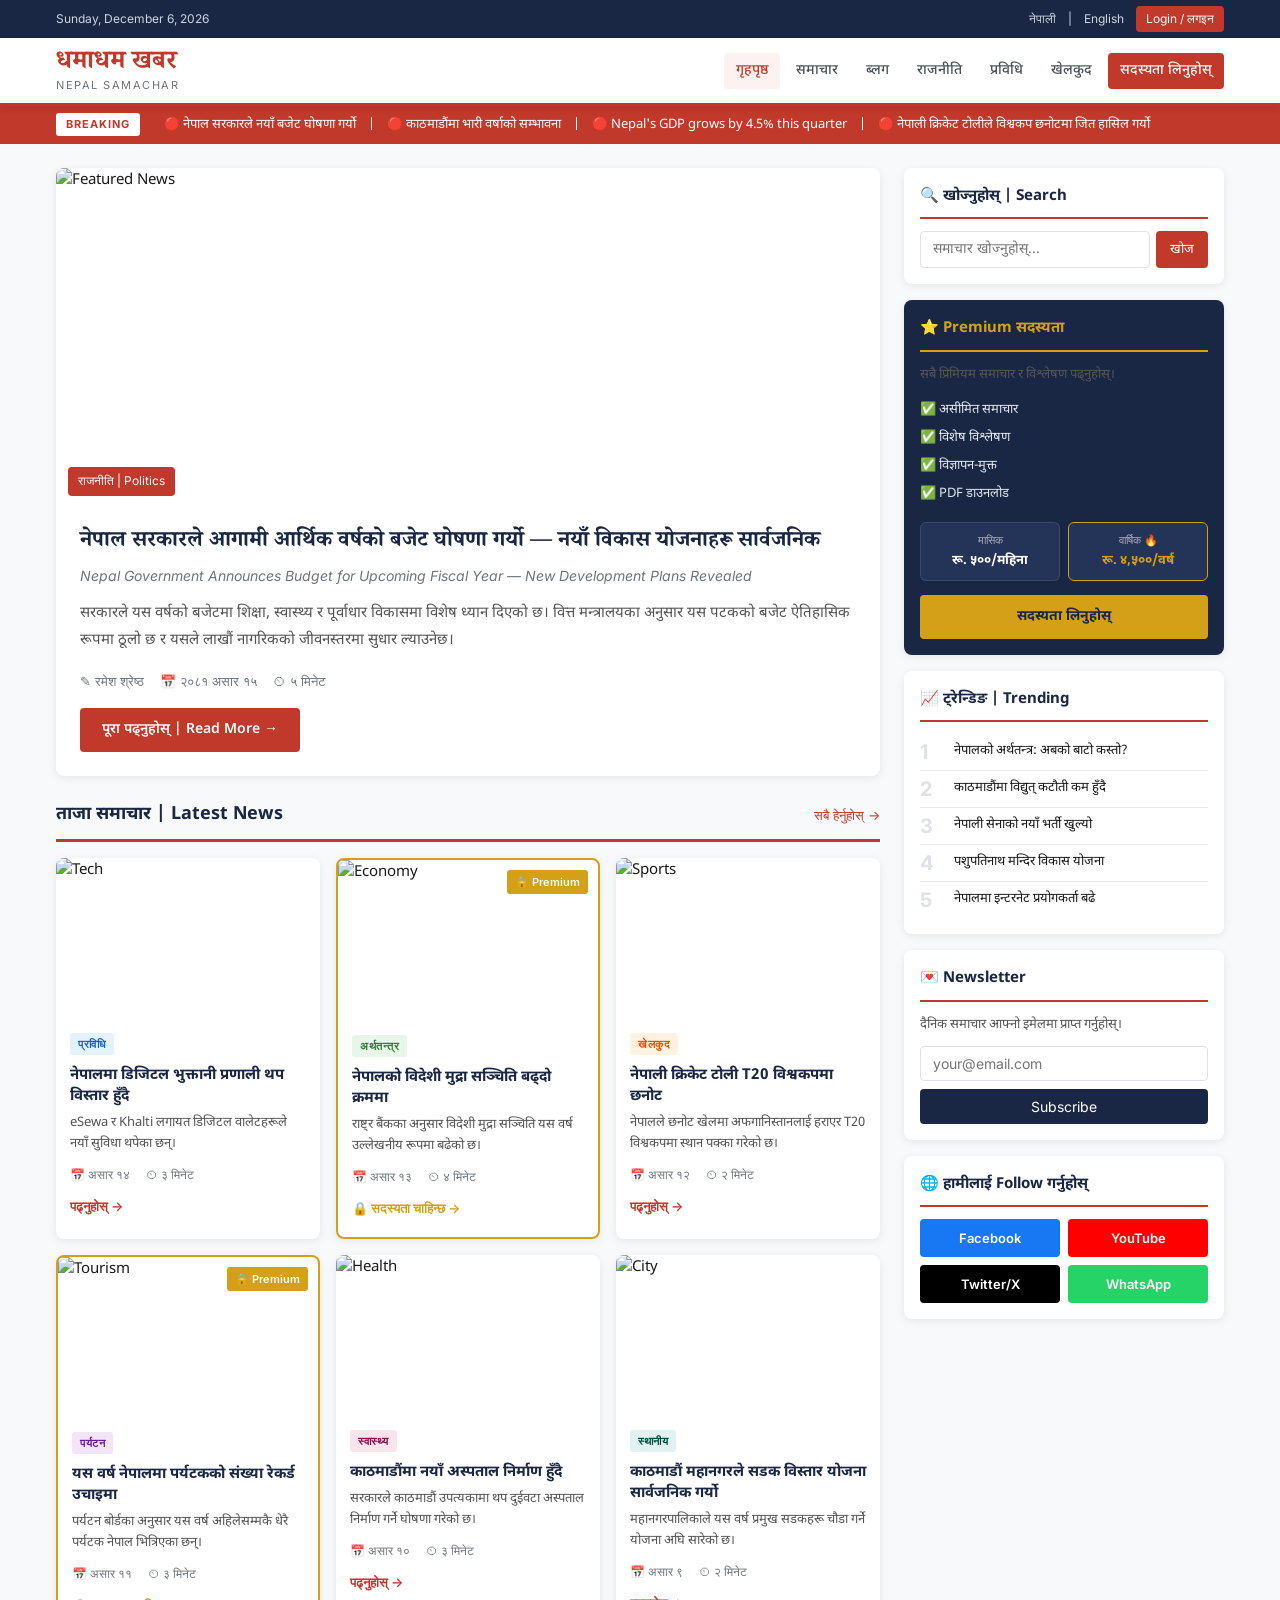
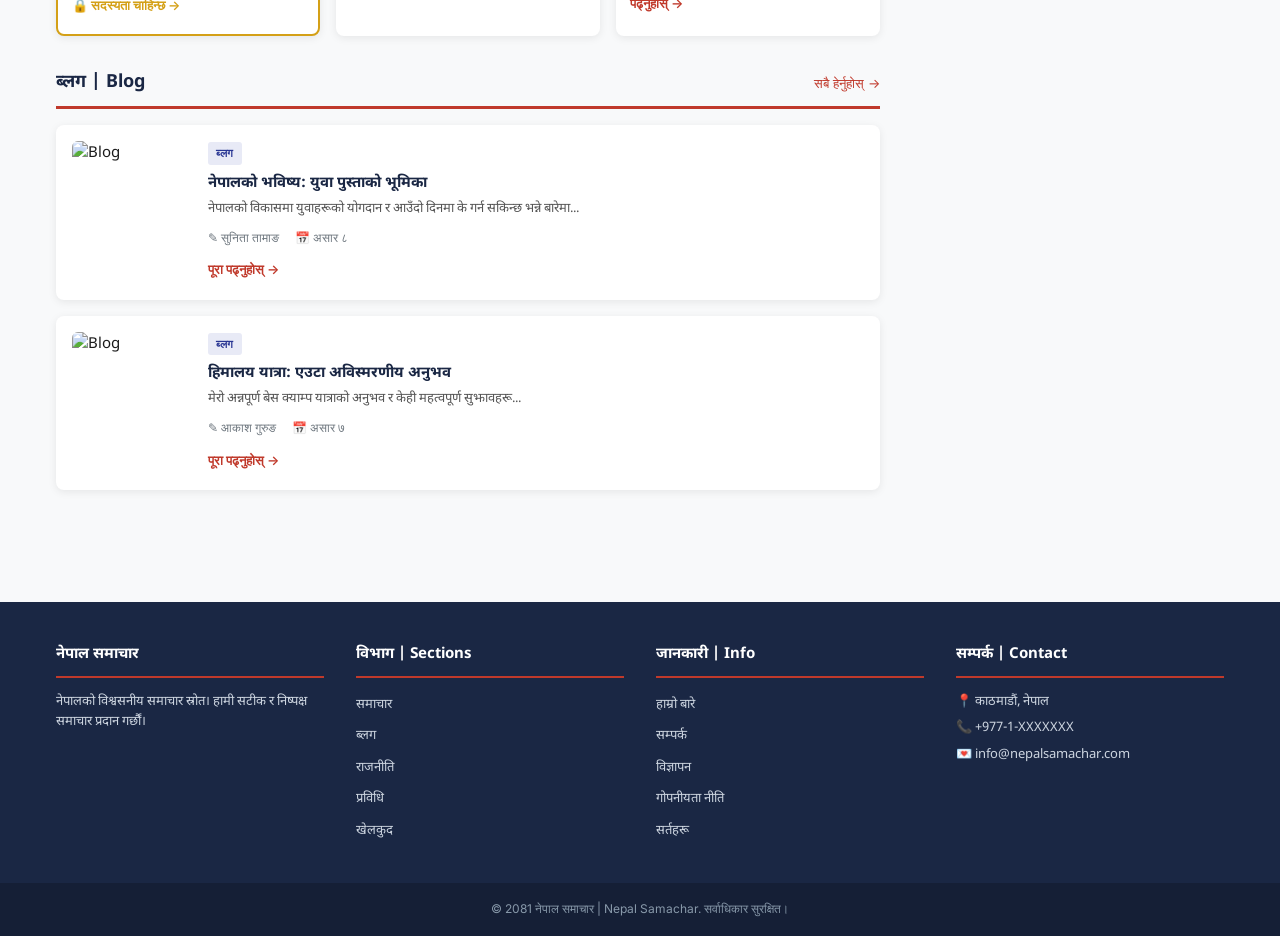
==== index.html @ 991a8772 "Update index.html" ====
<!DOCTYPE html>
<html lang="ne">
<head>
  <meta charset="UTF-8" />
  <meta name="viewport" content="width=device-width, initial-scale=1.0" />
  <title> धमाधम खबर|Nepal News & Blog</title>
  <meta name="description" content="Nepal's trusted source for news and blog content in Nepali and English." />
  <link rel="stylesheet" href="style.css" />
  <link href="https://fonts.googleapis.com/css2?family=Noto+Sans+Devanagari:wght@400;500;700&family=Noto+Serif+Devanagari:wght@400;700&family=Inter:wght@400;500;600;700&display=swap" rel="stylesheet" />
</head>
<body>

  <!-- TOP BAR -->
  <div class="topbar">
    <div class="container topbar-inner">
      <span id="datetime"></span>
      <div class="topbar-right">
        <a href="#" onclick="setLang('ne')">नेपाली</a>
        <span>|</span>
        <a href="#" onclick="setLang('en')">English</a>
        <a href="login.html" class="btn-login">Login / लगइन</a>
      </div>
    </div>
  </div>

  <!-- HEADER -->
  <header class="header">
    <div class="container header-inner">
      <div class="logo">
        <a href="index.html">
          <span class="logo-ne">धमाधम खबर</span>
          <span class="logo-en">Nepal Samachar</span>
        </a>
      </div>
      <nav class="main-nav" id="main-nav">
        <a href="index.html" class="active" data-ne="गृहपृष्ठ" data-en="Home">गृहपृष्ठ</a>
        <a href="news.html" data-ne="समाचार" data-en="News">समाचार</a>
        <a href="blog.html" data-ne="ब्लग" data-en="Blog">ब्लग</a>
        <a href="politics.html" data-ne="राजनीति" data-en="Politics">राजनीति</a>
        <a href="technology.html" data-ne="प्रविधि" data-en="Technology">प्रविधि</a>
        <a href="sports.html" data-ne="खेलकुद" data-en="Sports">खेलकुद</a>
        <a href="subscribe.html" class="nav-subscribe" data-ne="सदस्यता लिनुहोस्" data-en="Subscribe">सदस्यता</a>
      </nav>
      <button class="hamburger" id="hamburger" aria-label="Menu">&#9776;</button>
    </div>
  </header>

  <!-- BREAKING NEWS TICKER -->
  <div class="breaking">
    <div class="container breaking-inner">
      <span class="breaking-label">Breaking</span>
      <div class="ticker-wrap">
        <div class="ticker" id="ticker">
          &nbsp;&nbsp;&nbsp; 🔴 नेपाल सरकारले नयाँ बजेट घोषणा गर्यो &nbsp;&nbsp;&nbsp;|&nbsp;&nbsp;&nbsp; 🔴 काठमाडौंमा भारी वर्षाको सम्भावना &nbsp;&nbsp;&nbsp;|&nbsp;&nbsp;&nbsp; 🔴 Nepal's GDP grows by 4.5% this quarter &nbsp;&nbsp;&nbsp;|&nbsp;&nbsp;&nbsp; 🔴 नेपाली क्रिकेट टोलीले विश्वकप छनोटमा जित हासिल गर्यो
        </div>
      </div>
    </div>
  </div>

  <!-- MAIN CONTENT -->
  <main class="container main-layout">

    <!-- LEFT: FEATURED + ARTICLES -->
    <section class="content-main">

      <!-- FEATURED ARTICLE -->
      <article class="featured-article">
        <div class="featured-img-wrap">
          <img src="https://images.unsplash.com/photo-1605810230434-7631ac76ec81?w=800&q=80" alt="Featured News" class="featured-img" />
          <span class="category-badge">राजनीति | Politics</span>
        </div>
        <div class="featured-body">
          <h1 class="featured-title">नेपाल सरकारले आगामी आर्थिक वर्षको बजेट घोषणा गर्यो — नयाँ विकास योजनाहरू सार्वजनिक</h1>
          <p class="featured-title-en">Nepal Government Announces Budget for Upcoming Fiscal Year — New Development Plans Revealed</p>
          <p class="featured-excerpt">सरकारले यस वर्षको बजेटमा शिक्षा, स्वास्थ्य र पूर्वाधार विकासमा विशेष ध्यान दिएको छ। वित्त मन्त्रालयका अनुसार यस पटकको बजेट ऐतिहासिक रूपमा ठूलो छ र यसले लाखौं नागरिकको जीवनस्तरमा सुधार ल्याउनेछ।</p>
          <div class="article-meta">
            <span class="author">&#9998; रमेश श्रेष्ठ</span>
            <span class="date">&#128197; २०८१ असार १५</span>
            <span class="read-time">&#9202; ५ मिनेट</span>
          </div>
          <a href="article.html" class="btn-read-more">पूरा पढ्नुहोस् | Read More →</a>
        </div>
      </article>

      <!-- SECTION TITLE -->
      <div class="section-header">
        <h2>ताजा समाचार | Latest News</h2>
        <a href="news.html">सबै हेर्नुहोस् →</a>
      </div>

      <!-- NEWS GRID -->
      <div class="news-grid">

        <article class="news-card">
          <img src="https://images.unsplash.com/photo-1518770660439-4636190af475?w=400&q=80" alt="Tech" />
          <div class="news-card-body">
            <span class="tag tag-tech">प्रविधि</span>
            <h3>नेपालमा डिजिटल भुक्तानी प्रणाली थप विस्तार हुँदै</h3>
            <p>eSewa र Khalti लगायत डिजिटल वालेटहरूले नयाँ सुविधा थपेका छन्।</p>
            <div class="article-meta small">
              <span>&#128197; असार १४</span>
              <span>&#9202; ३ मिनेट</span>
            </div>
            <a href="article.html" class="read-link">पढ्नुहोस् →</a>
          </div>
        </article>

        <article class="news-card premium">
          <div class="premium-badge">&#128274; Premium</div>
          <img src="https://images.unsplash.com/photo-1461749280684-dccba630e2f6?w=400&q=80" alt="Economy" />
          <div class="news-card-body">
            <span class="tag tag-economy">अर्थतन्त्र</span>
            <h3>नेपालको विदेशी मुद्रा सञ्चिति बढ्दो क्रममा</h3>
            <p>राष्ट्र बैंकका अनुसार विदेशी मुद्रा सञ्चिति यस वर्ष उल्लेखनीय रूपमा बढेको छ।</p>
            <div class="article-meta small">
              <span>&#128197; असार १३</span>
              <span>&#9202; ४ मिनेट</span>
            </div>
            <a href="subscribe.html" class="read-link premium-lock">&#128274; सदस्यता चाहिन्छ →</a>
          </div>
        </article>

        <article class="news-card">
          <img src="https://images.unsplash.com/photo-1540747913346-19e32dc3e97e?w=400&q=80" alt="Sports" />
          <div class="news-card-body">
            <span class="tag tag-sports">खेलकुद</span>
            <h3>नेपाली क्रिकेट टोली T20 विश्वकपमा छनोट</h3>
            <p>नेपालले छनोट खेलमा अफगानिस्तानलाई हराएर T20 विश्वकपमा स्थान पक्का गरेको छ।</p>
            <div class="article-meta small">
              <span>&#128197; असार १२</span>
              <span>&#9202; २ मिनेट</span>
            </div>
            <a href="article.html" class="read-link">पढ्नुहोस् →</a>
          </div>
        </article>

        <article class="news-card premium">
          <div class="premium-badge">&#128274; Premium</div>
          <img src="https://images.unsplash.com/photo-1506905925346-21bda4d32df4?w=400&q=80" alt="Tourism" />
          <div class="news-card-body">
            <span class="tag tag-tourism">पर्यटन</span>
            <h3>यस वर्ष नेपालमा पर्यटकको संख्या रेकर्ड उचाइमा</h3>
            <p>पर्यटन बोर्डका अनुसार यस वर्ष अहिलेसम्मकै धेरै पर्यटक नेपाल भित्रिएका छन्।</p>
            <div class="article-meta small">
              <span>&#128197; असार ११</span>
              <span>&#9202; ३ मिनेट</span>
            </div>
            <a href="subscribe.html" class="read-link premium-lock">&#128274; सदस्यता चाहिन्छ →</a>
          </div>
        </article>

        <article class="news-card">
          <img src="https://images.unsplash.com/photo-1576091160550-2173dba999ef?w=400&q=80" alt="Health" />
          <div class="news-card-body">
            <span class="tag tag-health">स्वास्थ्य</span>
            <h3>काठमाडौंमा नयाँ अस्पताल निर्माण हुँदै</h3>
            <p>सरकारले काठमाडौं उपत्यकामा थप दुईवटा अस्पताल निर्माण गर्ने घोषणा गरेको छ।</p>
            <div class="article-meta small">
              <span>&#128197; असार १०</span>
              <span>&#9202; ३ मिनेट</span>
            </div>
            <a href="article.html" class="read-link">पढ्नुहोस् →</a>
          </div>
        </article>

        <article class="news-card">
          <img src="https://images.unsplash.com/photo-1449824913935-59a10b8d2000?w=400&q=80" alt="City" />
          <div class="news-card-body">
            <span class="tag tag-local">स्थानीय</span>
            <h3>काठमाडौं महानगरले सडक विस्तार योजना सार्वजनिक गर्यो</h3>
            <p>महानगरपालिकाले यस वर्ष प्रमुख सडकहरू चौडा गर्ने योजना अघि सारेको छ।</p>
            <div class="article-meta small">
              <span>&#128197; असार ९</span>
              <span>&#9202; २ मिनेट</span>
            </div>
            <a href="article.html" class="read-link">पढ्नुहोस् →</a>
          </div>
        </article>

      </div>

      <!-- BLOG SECTION -->
      <div class="section-header">
        <h2>ब्लग | Blog</h2>
        <a href="blog.html">सबै हेर्नुहोस् →</a>
      </div>

      <div class="blog-list">
        <article class="blog-item">
          <img src="https://images.unsplash.com/photo-1558008258-3256797b43f3?w=200&q=80" alt="Blog" />
          <div class="blog-body">
            <span class="tag tag-blog">ब्लग</span>
            <h3>नेपालको भविष्य: युवा पुस्ताको भूमिका</h3>
            <p>नेपालको विकासमा युवाहरूको योगदान र आउँदो दिनमा के गर्न सकिन्छ भन्ने बारेमा...</p>
            <div class="article-meta small">
              <span>&#9998; सुनिता तामाङ</span>
              <span>&#128197; असार ८</span>
            </div>
            <a href="article.html" class="read-link">पूरा पढ्नुहोस् →</a>
          </div>
        </article>

        <article class="blog-item">
          <img src="https://images.unsplash.com/photo-1470770841072-f978cf4d019e?w=200&q=80" alt="Blog" />
          <div class="blog-body">
            <span class="tag tag-blog">ब्लग</span>
            <h3>हिमालय यात्रा: एउटा अविस्मरणीय अनुभव</h3>
            <p>मेरो अन्नपूर्ण बेस क्याम्प यात्राको अनुभव र केही महत्वपूर्ण सुझावहरू...</p>
            <div class="article-meta small">
              <span>&#9998; आकाश गुरुङ</span>
              <span>&#128197; असार ७</span>
            </div>
            <a href="article.html" class="read-link">पूरा पढ्नुहोस् →</a>
          </div>
        </article>
      </div>

    </section>

    <!-- RIGHT: SIDEBAR -->
    <aside class="sidebar">

      <!-- SEARCH -->
      <div class="sidebar-widget">
        <h3>&#128269; खोज्नुहोस् | Search</h3>
        <div class="search-box">
          <input type="text" placeholder="समाचार खोज्नुहोस्..." id="search-input" />
          <button onclick="doSearch()">खोज</button>
        </div>
      </div>

      <!-- SUBSCRIBE WIDGET -->
      <div class="sidebar-widget subscribe-widget">
        <h3>&#11088; Premium सदस्यता</h3>
        <p>सबै प्रिमियम समाचार र विश्लेषण पढ्नुहोस्।</p>
        <ul class="subscribe-features">
          <li>✅ असीमित समाचार</li>
          <li>✅ विशेष विश्लेषण</li>
          <li>✅ विज्ञापन-मुक्त</li>
          <li>✅ PDF डाउनलोड</li>
        </ul>
        <div class="price-options">
          <div class="price-option">
            <span>मासिक</span>
            <strong>रू. ५००/महिना</strong>
          </div>
          <div class="price-option featured">
            <span>वार्षिक &#128293;</span>
            <strong>रू. ४,५००/वर्ष</strong>
          </div>
        </div>
        <a href="subscribe.html" class="btn-subscribe">सदस्यता लिनुहोस्</a>
      </div>

      <!-- TRENDING -->
      <div class="sidebar-widget">
        <h3>&#128200; ट्रेन्डिङ | Trending</h3>
        <ol class="trending-list">
          <li><a href="article.html">नेपालको अर्थतन्त्र: अबको बाटो कस्तो?</a></li>
          <li><a href="article.html">काठमाडौंमा विद्युत् कटौती कम हुँदै</a></li>
          <li><a href="article.html">नेपाली सेनाको नयाँ भर्ती खुल्यो</a></li>
          <li><a href="article.html">पशुपतिनाथ मन्दिर विकास योजना</a></li>
          <li><a href="article.html">नेपालमा इन्टरनेट प्रयोगकर्ता बढे</a></li>
        </ol>
      </div>

      <!-- NEWSLETTER -->
      <div class="sidebar-widget">
        <h3>&#128140; Newsletter</h3>
        <p>दैनिक समाचार आफ्नो इमेलमा प्राप्त गर्नुहोस्।</p>
        <form class="newsletter-form" onsubmit="subscribeNewsletter(event)">
          <input type="email" placeholder="your@email.com" required />
          <button type="submit">Subscribe</button>
        </form>
        <p id="newsletter-msg" style="display:none; color: green; margin-top: 8px;">✅ सफलतापूर्वक दर्ता भयो!</p>
      </div>

      <!-- FOLLOW US -->
      <div class="sidebar-widget">
        <h3>&#127760; हामीलाई Follow गर्नुहोस्</h3>
        <div class="social-links">
          <a href="#" class="social-btn fb">Facebook</a>
          <a href="#" class="social-btn yt">YouTube</a>
          <a href="#" class="social-btn tw">Twitter/X</a>
          <a href="#" class="social-btn wa">WhatsApp</a>
        </div>
      </div>

    </aside>
  </main>

  <!-- FOOTER -->
  <footer class="footer">
    <div class="container footer-inner">
      <div class="footer-col">
        <h4>नेपाल समाचार</h4>
        <p>नेपालको विश्वसनीय समाचार स्रोत। हामी सटीक र निष्पक्ष समाचार प्रदान गर्छौं।</p>
      </div>
      <div class="footer-col">
        <h4>विभाग | Sections</h4>
        <ul>
          <li><a href="news.html">समाचार</a></li>
          <li><a href="blog.html">ब्लग</a></li>
          <li><a href="politics.html">राजनीति</a></li>
          <li><a href="technology.html">प्रविधि</a></li>
          <li><a href="sports.html">खेलकुद</a></li>
        </ul>
      </div>
      <div class="footer-col">
        <h4>जानकारी | Info</h4>
        <ul>
          <li><a href="about.html">हाम्रो बारे</a></li>
          <li><a href="contact.html">सम्पर्क</a></li>
          <li><a href="advertise.html">विज्ञापन</a></li>
          <li><a href="privacy.html">गोपनीयता नीति</a></li>
          <li><a href="terms.html">सर्तहरू</a></li>
        </ul>
      </div>
      <div class="footer-col">
        <h4>सम्पर्क | Contact</h4>
        <p>&#128205; काठमाडौं, नेपाल</p>
        <p>&#128222; +977-1-XXXXXXX</p>
        <p>&#128140; info@nepalsamachar.com</p>
      </div>
    </div>
    <div class="footer-bottom">
      <p>&copy; 2081 नेपाल समाचार | Nepal Samachar. सर्वाधिकार सुरक्षित।</p>
    </div>
  </footer>

  <script src="script.js"></script>
</body>
</html>
---- style.css ----
/* ===========================
   NEPAL SAMACHAR - STYLE.CSS
   =========================== */

*, *::before, *::after {
  box-sizing: border-box;
  margin: 0;
  padding: 0;
}

:root {
  --red: #c0392b;
  --red-dark: #922b21;
  --red-light: #fdf2f2;
  --gold: #d4a017;
  --navy: #1a2744;
  --navy-light: #243358;
  --white: #ffffff;
  --gray-100: #f8f9fa;
  --gray-200: #e9ecef;
  --gray-300: #dee2e6;
  --gray-500: #6c757d;
  --gray-700: #495057;
  --gray-900: #212529;
  --text: #1a1a1a;
  --text-muted: #555;
  --font-ne: 'Noto Sans Devanagari', 'Noto Serif Devanagari', sans-serif;
  --font-en: 'Inter', sans-serif;
  --radius: 8px;
  --shadow: 0 2px 8px rgba(0,0,0,0.08);
  --shadow-md: 0 4px 16px rgba(0,0,0,0.12);
}

body {
  font-family: var(--font-ne);
  color: var(--text);
  background: var(--gray-100);
  line-height: 1.7;
  font-size: 15px;
}

a { text-decoration: none; color: inherit; }
ul { list-style: none; }
img { max-width: 100%; display: block; }

.container {
  max-width: 1200px;
  margin: 0 auto;
  padding: 0 16px;
}

/* ========== TOPBAR ========== */
.topbar {
  background: var(--navy);
  color: #cdd5e0;
  font-size: 12px;
  padding: 6px 0;
  font-family: var(--font-en);
}
.topbar-inner {
  display: flex;
  justify-content: space-between;
  align-items: center;
  gap: 12px;
}
.topbar-right {
  display: flex;
  align-items: center;
  gap: 12px;
}
.topbar-right a {
  color: #cdd5e0;
  transition: color 0.2s;
}
.topbar-right a:hover { color: white; }
.btn-login {
  background: var(--red);
  color: white !important;
  padding: 3px 10px;
  border-radius: 4px;
  font-size: 12px;
}

/* ========== HEADER ========== */
.header {
  background: white;
  border-bottom: 3px solid var(--red);
  position: sticky;
  top: 0;
  z-index: 100;
  box-shadow: var(--shadow);
}
.header-inner {
  display: flex;
  align-items: center;
  justify-content: space-between;
  padding: 12px 16px;
  gap: 16px;
}
.logo a {
  display: flex;
  flex-direction: column;
  line-height: 1.1;
}
.logo-ne {
  font-family: 'Noto Serif Devanagari', serif;
  font-size: 26px;
  font-weight: 700;
  color: var(--red);
}
.logo-en {
  font-family: var(--font-en);
  font-size: 11px;
  color: var(--gray-500);
  letter-spacing: 1.5px;
  text-transform: uppercase;
}
.main-nav {
  display: flex;
  align-items: center;
  gap: 4px;
  flex-wrap: wrap;
}
.main-nav a {
  padding: 6px 12px;
  border-radius: 4px;
  font-size: 14px;
  color: var(--gray-700);
  transition: all 0.2s;
  font-weight: 500;
}
.main-nav a:hover,
.main-nav a.active {
  background: var(--red-light);
  color: var(--red);
}
.main-nav .nav-subscribe {
  background: var(--red);
  color: white !important;
  border-radius: 4px;
}
.main-nav .nav-subscribe:hover {
  background: var(--red-dark);
}
.hamburger {
  display: none;
  background: none;
  border: none;
  font-size: 24px;
  cursor: pointer;
  color: var(--gray-700);
}

/* ========== BREAKING NEWS ========== */
.breaking {
  background: var(--red);
  color: white;
  padding: 6px 0;
  overflow: hidden;
}
.breaking-inner {
  display: flex;
  align-items: center;
  gap: 12px;
}
.breaking-label {
  background: white;
  color: var(--red);
  font-weight: 700;
  font-size: 11px;
  padding: 2px 10px;
  border-radius: 3px;
  font-family: var(--font-en);
  white-space: nowrap;
  text-transform: uppercase;
  letter-spacing: 1px;
}
.ticker-wrap {
  flex: 1;
  overflow: hidden;
}
.ticker {
  display: inline-block;
  white-space: nowrap;
  animation: ticker 35s linear infinite;
  font-size: 13px;
}
@keyframes ticker {
  from { transform: translateX(100%); }
  to { transform: translateX(-100%); }
}

/* ========== MAIN LAYOUT ========== */
.main-layout {
  display: grid;
  grid-template-columns: 1fr 320px;
  gap: 24px;
  padding-top: 24px;
  padding-bottom: 40px;
}

/* ========== FEATURED ARTICLE ========== */
.featured-article {
  background: white;
  border-radius: var(--radius);
  overflow: hidden;
  box-shadow: var(--shadow);
  margin-bottom: 24px;
}
.featured-img-wrap {
  position: relative;
}
.featured-img {
  width: 100%;
  height: 340px;
  object-fit: cover;
}
.category-badge {
  position: absolute;
  bottom: 12px;
  left: 12px;
  background: var(--red);
  color: white;
  font-size: 12px;
  padding: 4px 10px;
  border-radius: 4px;
  font-family: var(--font-en);
}
.featured-body {
  padding: 20px 24px 24px;
}
.featured-title {
  font-family: 'Noto Serif Devanagari', serif;
  font-size: 22px;
  font-weight: 700;
  line-height: 1.4;
  color: var(--navy);
  margin-bottom: 6px;
}
.featured-title-en {
  font-family: var(--font-en);
  font-size: 14px;
  color: var(--gray-500);
  margin-bottom: 12px;
  font-style: italic;
}
.featured-excerpt {
  color: var(--text-muted);
  font-size: 15px;
  margin-bottom: 16px;
  line-height: 1.8;
}
.article-meta {
  display: flex;
  gap: 16px;
  font-size: 13px;
  color: var(--gray-500);
  margin-bottom: 16px;
  font-family: var(--font-en);
  flex-wrap: wrap;
}
.article-meta.small { font-size: 12px; margin-bottom: 10px; }
.btn-read-more {
  display: inline-block;
  background: var(--red);
  color: white;
  padding: 10px 22px;
  border-radius: 4px;
  font-size: 14px;
  font-weight: 600;
  transition: background 0.2s;
}
.btn-read-more:hover { background: var(--red-dark); }

/* ========== SECTION HEADER ========== */
.section-header {
  display: flex;
  justify-content: space-between;
  align-items: center;
  border-bottom: 3px solid var(--red);
  padding-bottom: 8px;
  margin-bottom: 16px;
}
.section-header h2 {
  font-size: 18px;
  color: var(--navy);
  font-weight: 700;
}
.section-header a {
  font-size: 13px;
  color: var(--red);
  font-family: var(--font-en);
}

/* ========== NEWS GRID ========== */
.news-grid {
  display: grid;
  grid-template-columns: repeat(auto-fill, minmax(260px, 1fr));
  gap: 16px;
  margin-bottom: 32px;
}
.news-card {
  background: white;
  border-radius: var(--radius);
  overflow: hidden;
  box-shadow: var(--shadow);
  position: relative;
  transition: transform 0.2s, box-shadow 0.2s;
}
.news-card:hover {
  transform: translateY(-2px);
  box-shadow: var(--shadow-md);
}
.news-card img {
  width: 100%;
  height: 160px;
  object-fit: cover;
}
.news-card-body { padding: 14px; }
.news-card h3 {
  font-size: 15px;
  font-weight: 700;
  color: var(--navy);
  margin: 8px 0 6px;
  line-height: 1.4;
}
.news-card p {
  font-size: 13px;
  color: var(--text-muted);
  margin-bottom: 10px;
  line-height: 1.6;
}
.news-card.premium { border: 2px solid var(--gold); }
.premium-badge {
  position: absolute;
  top: 10px;
  right: 10px;
  background: var(--gold);
  color: white;
  font-size: 11px;
  padding: 3px 8px;
  border-radius: 3px;
  font-family: var(--font-en);
  font-weight: 600;
}

/* ========== TAGS ========== */
.tag {
  display: inline-block;
  font-size: 11px;
  padding: 2px 8px;
  border-radius: 3px;
  font-family: var(--font-en);
  font-weight: 600;
  text-transform: uppercase;
  letter-spacing: 0.5px;
}
.tag-tech    { background: #e3f2fd; color: #1565c0; }
.tag-economy { background: #e8f5e9; color: #2e7d32; }
.tag-sports  { background: #fff3e0; color: #e65100; }
.tag-tourism { background: #f3e5f5; color: #6a1b9a; }
.tag-health  { background: #fce4ec; color: #880e4f; }
.tag-local   { background: #e0f2f1; color: #004d40; }
.tag-blog    { background: #e8eaf6; color: #283593; }

.read-link {
  display: inline-block;
  color: var(--red);
  font-size: 13px;
  font-weight: 600;
  font-family: var(--font-en);
  transition: color 0.2s;
}
.read-link:hover { color: var(--red-dark); }
.premium-lock { color: var(--gold) !important; }

/* ========== BLOG LIST ========== */
.blog-list { display: flex; flex-direction: column; gap: 16px; margin-bottom: 32px; }
.blog-item {
  display: flex;
  gap: 16px;
  background: white;
  border-radius: var(--radius);
  overflow: hidden;
  box-shadow: var(--shadow);
  padding: 16px;
  transition: box-shadow 0.2s;
}
.blog-item:hover { box-shadow: var(--shadow-md); }
.blog-item img {
  width: 120px;
  height: 90px;
  object-fit: cover;
  border-radius: 6px;
  flex-shrink: 0;
}
.blog-body h3 {
  font-size: 15px;
  font-weight: 700;
  color: var(--navy);
  margin: 6px 0 4px;
  line-height: 1.4;
}
.blog-body p {
  font-size: 13px;
  color: var(--text-muted);
  margin-bottom: 8px;
}

/* ========== SIDEBAR ========== */
.sidebar { display: flex; flex-direction: column; gap: 16px; }
.sidebar-widget {
  background: white;
  border-radius: var(--radius);
  padding: 16px;
  box-shadow: var(--shadow);
}
.sidebar-widget h3 {
  font-size: 15px;
  font-weight: 700;
  color: var(--navy);
  margin-bottom: 12px;
  padding-bottom: 8px;
  border-bottom: 2px solid var(--red);
}

/* Search */
.search-box { display: flex; gap: 6px; }
.search-box input {
  flex: 1;
  padding: 8px 12px;
  border: 1px solid var(--gray-300);
  border-radius: 4px;
  font-family: var(--font-ne);
  font-size: 14px;
}
.search-box button {
  background: var(--red);
  color: white;
  border: none;
  padding: 8px 14px;
  border-radius: 4px;
  cursor: pointer;
  font-size: 13px;
  font-family: var(--font-ne);
}

/* Subscribe Widget */
.subscribe-widget { background: var(--navy) !important; color: white; }
.subscribe-widget h3 { color: var(--gold) !important; border-color: var(--gold) !important; }
.subscribe-widget p { color: #cdd5e0; font-size: 13px; margin-bottom: 12px; }
.subscribe-features { margin-bottom: 14px; }
.subscribe-features li { font-size: 13px; color: #e0e7ef; padding: 3px 0; }
.price-options { display: flex; gap: 8px; margin-bottom: 14px; }
.price-option {
  flex: 1;
  background: var(--navy-light);
  border-radius: 6px;
  padding: 8px;
  text-align: center;
  border: 1px solid rgba(255,255,255,0.1);
}
.price-option span { display: block; font-size: 11px; color: #aab; font-family: var(--font-en); }
.price-option strong { display: block; font-size: 13px; color: white; }
.price-option.featured { border-color: var(--gold); }
.price-option.featured strong { color: var(--gold); }
.btn-subscribe {
  display: block;
  text-align: center;
  background: var(--gold);
  color: var(--navy);
  padding: 10px;
  border-radius: 4px;
  font-weight: 700;
  font-size: 14px;
  transition: filter 0.2s;
}
.btn-subscribe:hover { filter: brightness(1.1); }

/* Trending */
.trending-list { counter-reset: trending; }
.trending-list li {
  counter-increment: trending;
  display: flex;
  gap: 10px;
  padding: 8px 0;
  border-bottom: 1px solid var(--gray-200);
}
.trending-list li::before {
  content: counter(trending);
  font-size: 20px;
  font-weight: 700;
  color: var(--gray-300);
  font-family: var(--font-en);
  min-width: 24px;
  line-height: 1;
}
.trending-list li:last-child { border-bottom: none; }
.trending-list a { font-size: 13px; color: var(--text); line-height: 1.4; transition: color 0.2s; }
.trending-list a:hover { color: var(--red); }

/* Newsletter */
.newsletter-form { display: flex; flex-direction: column; gap: 8px; }
.newsletter-form input {
  padding: 8px 12px;
  border: 1px solid var(--gray-300);
  border-radius: 4px;
  font-family: var(--font-en);
  font-size: 14px;
}
.newsletter-form button {
  background: var(--navy);
  color: white;
  border: none;
  padding: 9px;
  border-radius: 4px;
  cursor: pointer;
  font-size: 14px;
  font-family: var(--font-en);
  transition: background 0.2s;
}
.newsletter-form button:hover { background: var(--red); }
.sidebar-widget p { font-size: 13px; color: var(--text-muted); margin-bottom: 10px; }

/* Social Links */
.social-links { display: grid; grid-template-columns: 1fr 1fr; gap: 8px; }
.social-btn {
  display: block;
  text-align: center;
  padding: 8px;
  border-radius: 4px;
  font-size: 13px;
  font-family: var(--font-en);
  font-weight: 600;
  color: white;
  transition: filter 0.2s;
}
.social-btn:hover { filter: brightness(1.1); color: white; }
.social-btn.fb { background: #1877f2; }
.social-btn.yt { background: #ff0000; }
.social-btn.tw { background: #000000; }
.social-btn.wa { background: #25d366; }

/* ========== FOOTER ========== */
.footer {
  background: var(--navy);
  color: #cdd5e0;
  margin-top: 40px;
}
.footer-inner {
  display: grid;
  grid-template-columns: repeat(auto-fit, minmax(180px, 1fr));
  gap: 32px;
  padding: 40px 16px;
}
.footer-col h4 {
  color: white;
  font-size: 15px;
  font-weight: 700;
  margin-bottom: 14px;
  padding-bottom: 8px;
  border-bottom: 2px solid var(--red);
}
.footer-col p { font-size: 13px; margin-bottom: 6px; line-height: 1.6; }
.footer-col ul { display: flex; flex-direction: column; gap: 6px; }
.footer-col ul a { font-size: 13px; color: #cdd5e0; transition: color 0.2s; }
.footer-col ul a:hover { color: white; }
.footer-bottom {
  background: rgba(0,0,0,0.2);
  text-align: center;
  padding: 16px;
  font-size: 12px;
  color: #8899aa;
  font-family: var(--font-en);
}

/* ========== RESPONSIVE ========== */
@media (max-width: 900px) {
  .main-layout { grid-template-columns: 1fr; }
  .sidebar { order: -1; }
}
@media (max-width: 640px) {
  .main-nav { display: none; flex-direction: column; position: absolute; top: 70px; left: 0; right: 0; background: white; padding: 12px; box-shadow: var(--shadow-md); z-index: 200; }
  .main-nav.open { display: flex; }
  .hamburger { display: block; }
  .logo-ne { font-size: 20px; }
  .featured-img { height: 200px; }
  .featured-title { font-size: 17px; }
  .news-grid { grid-template-columns: 1fr; }
  .blog-item { flex-direction: column; }
  .blog-item img { width: 100%; height: 150px; }
  .price-options { flex-direction: column; }
  .topbar-inner { flex-direction: column; gap: 4px; text-align: center; }
}
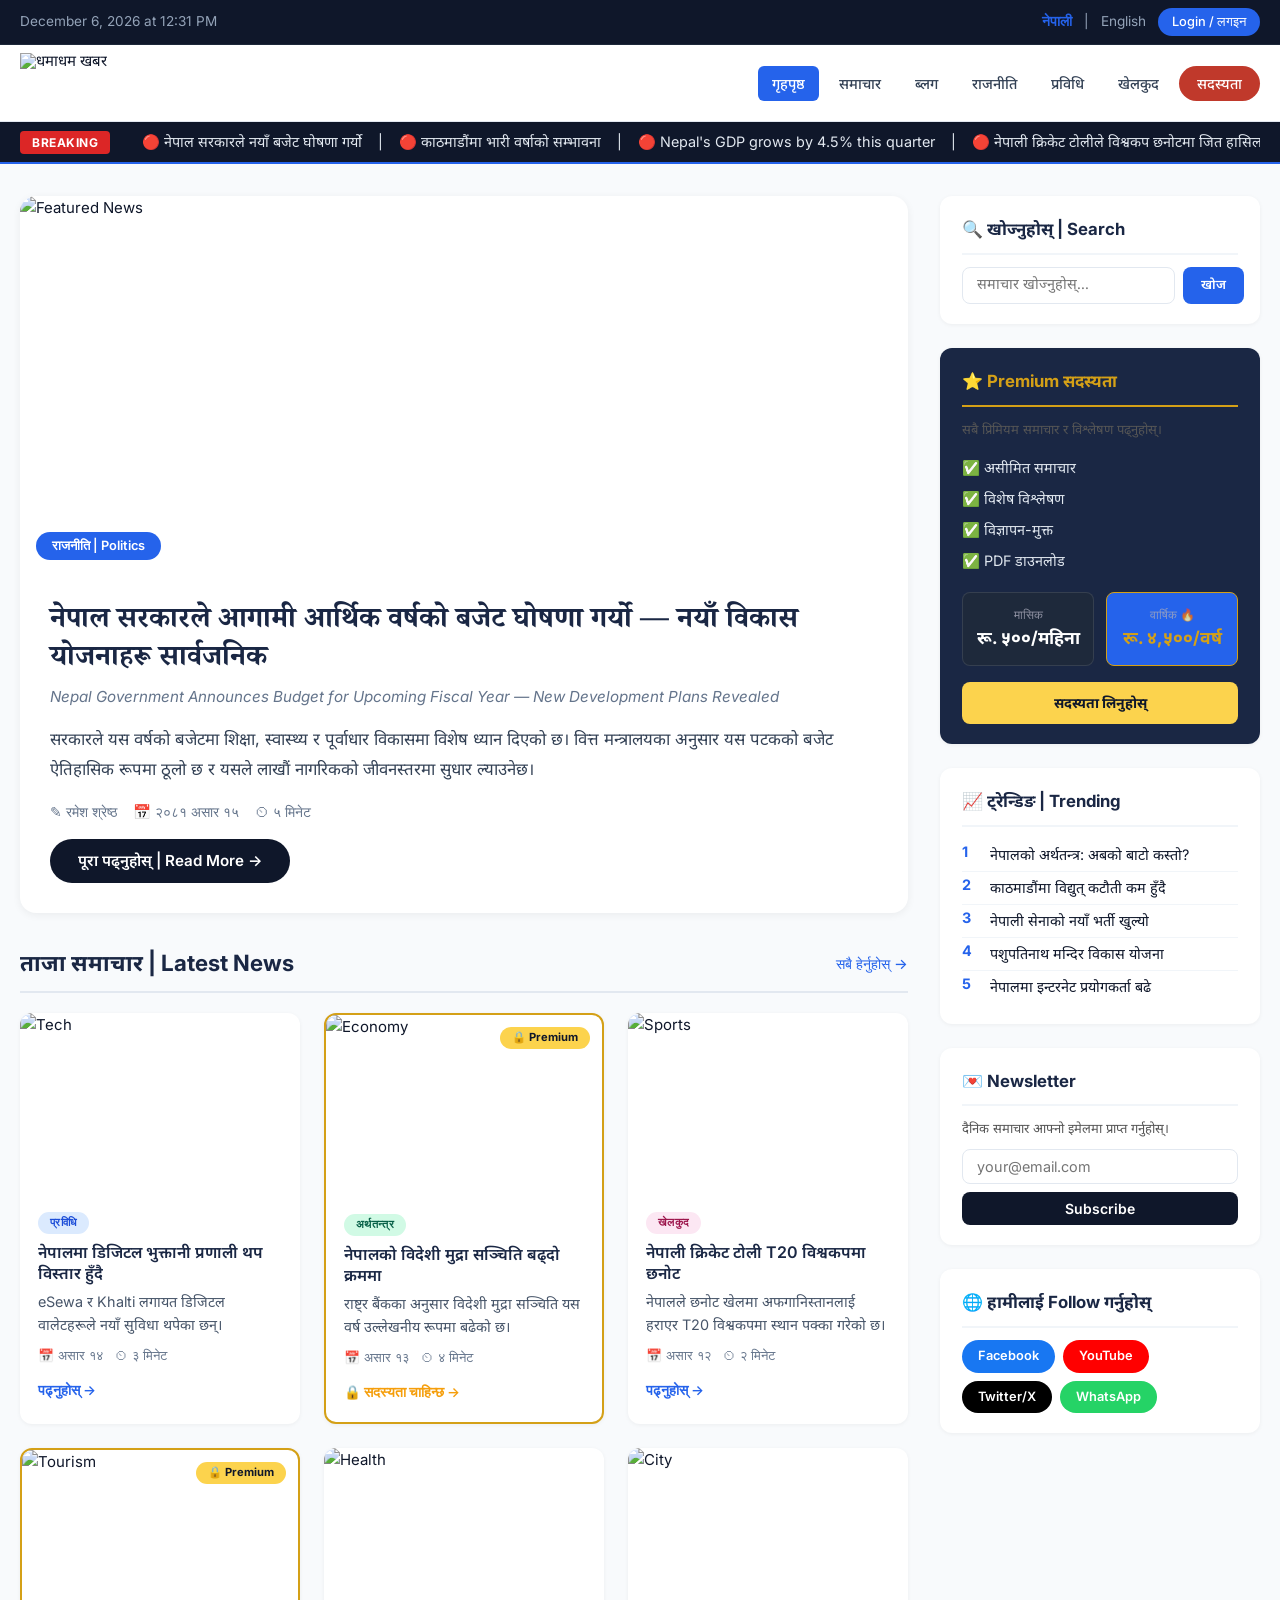
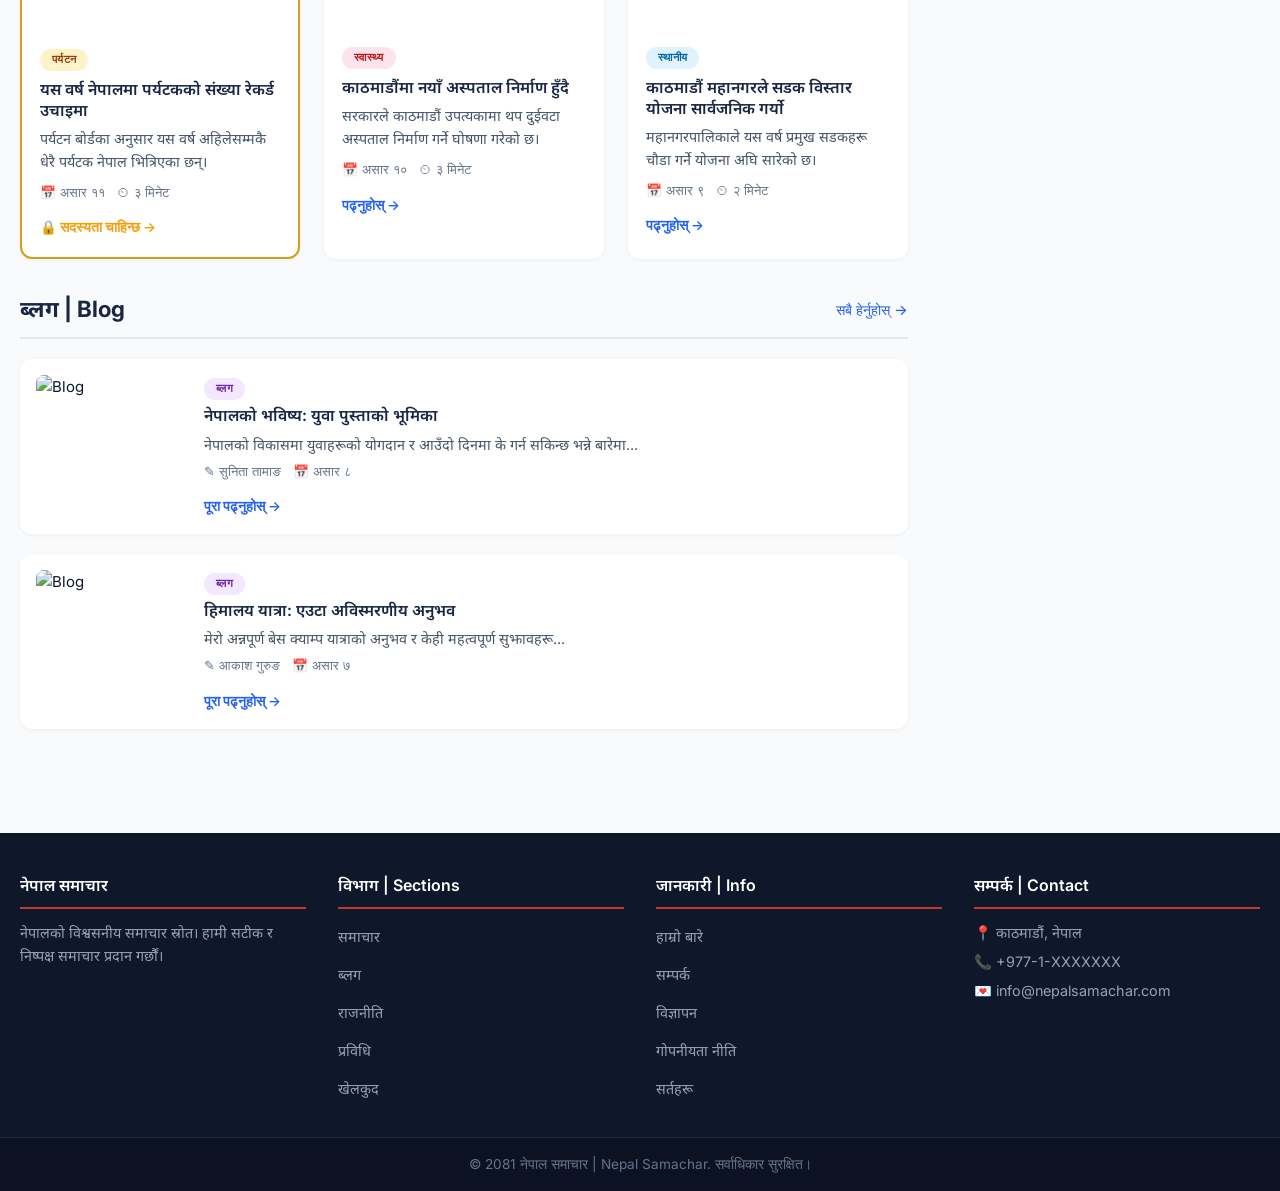
==== commit 0829ecd0: "Update index.html" ====
--- a/index.html
+++ b/index.html
@@ -3,10 +3,849 @@
 <head>
   <meta charset="UTF-8" />
   <meta name="viewport" content="width=device-width, initial-scale=1.0" />
-  <title> धमाधम खबर|Nepal News & Blog</title>
+  <title>धमाधम खबर | Nepal News & Blog</title>
   <meta name="description" content="Nepal's trusted source for news and blog content in Nepali and English." />
+  
+  <!-- ====== FAVICON ====== -->
+  <link rel="icon" type="image/png" href="/favicon-96x96.png" sizes="96x96" />
+  <link rel="icon" type="image/svg+xml" href="/favicon.svg" />
+  <link rel="shortcut icon" href="/favicon.ico" />
+  <link rel="apple-touch-icon" sizes="180x180" href="/apple-touch-icon.png" />
+  <link rel="manifest" href="/site.webmanifest" />
+  
   <link rel="stylesheet" href="style.css" />
   <link href="https://fonts.googleapis.com/css2?family=Noto+Sans+Devanagari:wght@400;500;700&family=Noto+Serif+Devanagari:wght@400;700&family=Inter:wght@400;500;600;700&display=swap" rel="stylesheet" />
+  
+  <style>
+    /* ===== RESET & BASE ===== */
+    * {
+      margin: 0;
+      padding: 0;
+      box-sizing: border-box;
+    }
+
+    body {
+      font-family: 'Inter', 'Noto Sans Devanagari', sans-serif;
+      background: #f8fafc;
+      color: #0f172a;
+      line-height: 1.6;
+    }
+
+    a {
+      text-decoration: none;
+      color: inherit;
+    }
+
+    .container {
+      max-width: 1280px;
+      margin: 0 auto;
+      padding: 0 20px;
+    }
+
+    /* ===== TOP BAR ===== */
+    .topbar {
+      background: #0f172a;
+      color: #94a3b8;
+      font-size: 0.85rem;
+      padding: 8px 0;
+      border-bottom: 1px solid #1e293b;
+    }
+
+    .topbar-inner {
+      display: flex;
+      justify-content: space-between;
+      align-items: center;
+      flex-wrap: wrap;
+      gap: 8px;
+    }
+
+    .topbar-right {
+      display: flex;
+      align-items: center;
+      gap: 12px;
+    }
+
+    .topbar-right a {
+      color: #94a3b8;
+      transition: color 0.2s;
+      cursor: pointer;
+    }
+
+    .topbar-right a:hover {
+      color: #ffffff;
+    }
+
+    .btn-login {
+      background: #2563eb;
+      color: #fff !important;
+      padding: 4px 14px;
+      border-radius: 20px;
+      font-weight: 500;
+      font-size: 0.8rem;
+      transition: background 0.2s;
+    }
+
+    .btn-login:hover {
+      background: #1d4ed8 !important;
+      color: #fff !important;
+    }
+
+    #datetime {
+      font-weight: 400;
+      color: #94a3b8;
+    }
+
+    /* ===== HEADER ===== */
+    .header {
+      background: #ffffff;
+      border-bottom: 1px solid #e2e8f0;
+      padding: 8px 0;
+      position: sticky;
+      top: 0;
+      z-index: 100;
+      box-shadow: 0 1px 3px rgba(0,0,0,0.05);
+    }
+
+    .header-inner {
+      display: flex;
+      justify-content: space-between;
+      align-items: center;
+    }
+
+    .logo a {
+      display: flex;
+      align-items: center;
+    }
+
+    .logo-img {
+      height: 60px;
+      width: auto;
+      object-fit: contain;
+      display: block;
+    }
+
+    .main-nav {
+      display: flex;
+      align-items: center;
+      gap: 6px;
+      flex-wrap: wrap;
+    }
+
+    .main-nav a {
+      padding: 6px 14px;
+      font-size: 0.9rem;
+      font-weight: 500;
+      color: #334155;
+      border-radius: 6px;
+      transition: all 0.2s;
+    }
+
+    .main-nav a:hover {
+      background: #f1f5f9;
+      color: #0f172a;
+    }
+
+    .main-nav a.active {
+      background: #2563eb;
+      color: #fff;
+    }
+
+    .nav-subscribe {
+      background: #0f172a;
+      color: #fff !important;
+      padding: 6px 18px !important;
+      border-radius: 20px !important;
+      font-weight: 600;
+    }
+
+    .nav-subscribe:hover {
+      background: #1e293b !important;
+      color: #fff !important;
+    }
+
+    .hamburger {
+      display: none;
+      font-size: 1.8rem;
+      background: none;
+      border: none;
+      cursor: pointer;
+      color: #0f172a;
+      padding: 4px 8px;
+    }
+
+    /* ===== BREAKING TICKER ===== */
+    .breaking {
+      background: #0f172a;
+      color: #fff;
+      padding: 8px 0;
+      border-bottom: 2px solid #2563eb;
+    }
+
+    .breaking-inner {
+      display: flex;
+      align-items: center;
+      gap: 16px;
+    }
+
+    .breaking-label {
+      background: #dc2626;
+      color: #fff;
+      font-weight: 700;
+      font-size: 0.75rem;
+      padding: 2px 12px;
+      border-radius: 4px;
+      text-transform: uppercase;
+      letter-spacing: 0.5px;
+      white-space: nowrap;
+    }
+
+    .ticker-wrap {
+      overflow: hidden;
+      flex: 1;
+    }
+
+    .ticker {
+      display: inline-block;
+      white-space: nowrap;
+      animation: ticker-scroll 25s linear infinite;
+      font-size: 0.9rem;
+      color: #e2e8f0;
+    }
+
+    @keyframes ticker-scroll {
+      0% { transform: translateX(100%); }
+      100% { transform: translateX(-100%); }
+    }
+
+    /* ===== MAIN LAYOUT ===== */
+    .main-layout {
+      display: grid;
+      grid-template-columns: 1fr 320px;
+      gap: 32px;
+      padding: 32px 20px;
+    }
+
+    /* ===== FEATURED ARTICLE ===== */
+    .featured-article {
+      background: #fff;
+      border-radius: 16px;
+      overflow: hidden;
+      box-shadow: 0 2px 8px rgba(0,0,0,0.06);
+      margin-bottom: 32px;
+    }
+
+    .featured-img-wrap {
+      position: relative;
+      overflow: hidden;
+    }
+
+    .featured-img {
+      width: 100%;
+      height: 380px;
+      object-fit: cover;
+      display: block;
+    }
+
+    .category-badge {
+      position: absolute;
+      bottom: 16px;
+      left: 16px;
+      background: #2563eb;
+      color: #fff;
+      padding: 4px 16px;
+      border-radius: 20px;
+      font-size: 0.8rem;
+      font-weight: 600;
+    }
+
+    .featured-body {
+      padding: 28px 30px 30px;
+    }
+
+    .featured-title {
+      font-family: 'Noto Serif Devanagari', serif;
+      font-size: 1.8rem;
+      font-weight: 700;
+      line-height: 1.3;
+      margin-bottom: 6px;
+    }
+
+    .featured-title-en {
+      font-size: 0.95rem;
+      color: #64748b;
+      margin-bottom: 14px;
+    }
+
+    .featured-excerpt {
+      color: #334155;
+      font-size: 1.05rem;
+      margin-bottom: 16px;
+    }
+
+    .article-meta {
+      display: flex;
+      flex-wrap: wrap;
+      gap: 16px;
+      color: #64748b;
+      font-size: 0.9rem;
+      margin-bottom: 16px;
+    }
+
+    .article-meta.small {
+      font-size: 0.8rem;
+      gap: 12px;
+    }
+
+    .btn-read-more {
+      display: inline-block;
+      background: #0f172a;
+      color: #fff;
+      padding: 10px 28px;
+      border-radius: 30px;
+      font-weight: 600;
+      font-size: 0.95rem;
+      transition: background 0.2s;
+    }
+
+    .btn-read-more:hover {
+      background: #1e293b;
+    }
+
+    /* ===== SECTION HEADER ===== */
+    .section-header {
+      display: flex;
+      justify-content: space-between;
+      align-items: center;
+      margin: 32px 0 20px;
+      padding-bottom: 10px;
+      border-bottom: 2px solid #e2e8f0;
+    }
+
+    .section-header h2 {
+      font-size: 1.4rem;
+      font-weight: 700;
+    }
+
+    .section-header a {
+      color: #2563eb;
+      font-weight: 500;
+      font-size: 0.9rem;
+      transition: color 0.2s;
+    }
+
+    .section-header a:hover {
+      color: #1d4ed8;
+    }
+
+    /* ===== NEWS GRID ===== */
+    .news-grid {
+      display: grid;
+      grid-template-columns: repeat(3, 1fr);
+      gap: 24px;
+    }
+
+    .news-card {
+      background: #fff;
+      border-radius: 12px;
+      overflow: hidden;
+      box-shadow: 0 1px 4px rgba(0,0,0,0.05);
+      transition: transform 0.2s, box-shadow 0.2s;
+      position: relative;
+    }
+
+    .news-card:hover {
+      transform: translateY(-4px);
+      box-shadow: 0 8px 24px rgba(0,0,0,0.08);
+    }
+
+    .news-card img {
+      width: 100%;
+      height: 180px;
+      object-fit: cover;
+    }
+
+    .news-card-body {
+      padding: 16px 18px 18px;
+    }
+
+    .news-card-body h3 {
+      font-size: 1rem;
+      font-weight: 600;
+      margin: 8px 0 6px;
+      line-height: 1.3;
+    }
+
+    .news-card-body p {
+      color: #475569;
+      font-size: 0.9rem;
+      margin-bottom: 10px;
+    }
+
+    .tag {
+      display: inline-block;
+      font-size: 0.7rem;
+      font-weight: 600;
+      padding: 2px 12px;
+      border-radius: 12px;
+      text-transform: uppercase;
+      letter-spacing: 0.3px;
+    }
+
+    .tag-tech { background: #dbeafe; color: #1d4ed8; }
+    .tag-economy { background: #d1fae5; color: #065f46; }
+    .tag-sports { background: #fce7f3; color: #9d174d; }
+    .tag-tourism { background: #fef3c7; color: #92400e; }
+    .tag-health { background: #fce4ec; color: #b71c1c; }
+    .tag-local { background: #e0f2fe; color: #0369a1; }
+    .tag-blog { background: #f3e8ff; color: #6b21a8; }
+
+    .read-link {
+      display: inline-block;
+      color: #2563eb;
+      font-weight: 600;
+      font-size: 0.85rem;
+      margin-top: 4px;
+      transition: color 0.2s;
+    }
+
+    .read-link:hover {
+      color: #1d4ed8;
+    }
+
+    .premium {
+      border: 2px solid #fcd34d;
+      position: relative;
+    }
+
+    .premium-badge {
+      position: absolute;
+      top: 12px;
+      right: 12px;
+      background: #fcd34d;
+      color: #0f172a;
+      font-weight: 700;
+      font-size: 0.7rem;
+      padding: 2px 12px;
+      border-radius: 12px;
+      z-index: 2;
+    }
+
+    .premium-lock {
+      color: #f59e0b !important;
+    }
+
+    /* ===== BLOG LIST ===== */
+    .blog-list {
+      display: flex;
+      flex-direction: column;
+      gap: 20px;
+    }
+
+    .blog-item {
+      display: flex;
+      gap: 18px;
+      background: #fff;
+      padding: 16px;
+      border-radius: 12px;
+      box-shadow: 0 1px 4px rgba(0,0,0,0.05);
+      transition: box-shadow 0.2s;
+    }
+
+    .blog-item:hover {
+      box-shadow: 0 4px 16px rgba(0,0,0,0.06);
+    }
+
+    .blog-item img {
+      width: 150px;
+      height: 110px;
+      object-fit: cover;
+      border-radius: 8px;
+      flex-shrink: 0;
+    }
+
+    .blog-body {
+      flex: 1;
+    }
+
+    .blog-body h3 {
+      font-size: 1rem;
+      font-weight: 600;
+      margin: 4px 0 6px;
+    }
+
+    .blog-body p {
+      color: #475569;
+      font-size: 0.9rem;
+      margin-bottom: 6px;
+    }
+
+    /* ===== SIDEBAR ===== */
+    .sidebar {
+      display: flex;
+      flex-direction: column;
+      gap: 24px;
+    }
+
+    .sidebar-widget {
+      background: #ffffff;
+      padding: 20px 22px;
+      border-radius: 12px;
+      box-shadow: 0 1px 4px rgba(0,0,0,0.05);
+    }
+
+    .sidebar-widget h3 {
+      font-size: 1.05rem;
+      font-weight: 700;
+      margin-bottom: 12px;
+      border-bottom: 2px solid #f1f5f9;
+      padding-bottom: 10px;
+    }
+
+    .search-box {
+      display: flex;
+      gap: 8px;
+    }
+
+    .search-box input {
+      flex: 1;
+      padding: 8px 14px;
+      border: 1px solid #e2e8f0;
+      border-radius: 8px;
+      font-size: 0.9rem;
+      outline: none;
+      transition: border 0.2s;
+    }
+
+    .search-box input:focus {
+      border-color: #2563eb;
+    }
+
+    .search-box button {
+      padding: 8px 18px;
+      background: #2563eb;
+      color: #fff;
+      border: none;
+      border-radius: 8px;
+      font-weight: 600;
+      cursor: pointer;
+      transition: background 0.2s;
+    }
+
+    .search-box button:hover {
+      background: #1d4ed8;
+    }
+
+    /* Subscribe Widget */
+    .subscribe-widget {
+      background: #0f172a;
+      color: #e2e8f0;
+    }
+
+    .subscribe-widget h3 {
+      color: #fff;
+      border-bottom-color: #1e293b;
+    }
+
+    .subscribe-features {
+      list-style: none;
+      margin: 12px 0 16px;
+    }
+
+    .subscribe-features li {
+      padding: 4px 0;
+      font-size: 0.9rem;
+    }
+
+    .price-options {
+      display: flex;
+      gap: 12px;
+      margin: 12px 0 16px;
+    }
+
+    .price-option {
+      flex: 1;
+      background: #1e293b;
+      padding: 12px;
+      border-radius: 8px;
+      text-align: center;
+    }
+
+    .price-option.featured {
+      background: #2563eb;
+      color: #fff;
+    }
+
+    .price-option span {
+      display: block;
+      font-size: 0.75rem;
+      opacity: 0.8;
+    }
+
+    .price-option strong {
+      font-size: 1.1rem;
+    }
+
+    .btn-subscribe {
+      display: block;
+      text-align: center;
+      background: #fcd34d;
+      color: #0f172a;
+      font-weight: 700;
+      padding: 10px;
+      border-radius: 8px;
+      transition: background 0.2s;
+    }
+
+    .btn-subscribe:hover {
+      background: #fbbf24;
+    }
+
+    /* Trending */
+    .trending-list {
+      list-style: none;
+      counter-reset: trending;
+    }
+
+    .trending-list li {
+      counter-increment: trending;
+      padding: 6px 0 6px 28px;
+      position: relative;
+      border-bottom: 1px solid #f1f5f9;
+    }
+
+    .trending-list li::before {
+      content: counter(trending);
+      position: absolute;
+      left: 0;
+      top: 6px;
+      font-weight: 700;
+      color: #2563eb;
+      font-size: 0.9rem;
+    }
+
+    .trending-list li a {
+      color: #0f172a;
+      font-size: 0.9rem;
+      transition: color 0.2s;
+    }
+
+    .trending-list li a:hover {
+      color: #2563eb;
+    }
+
+    /* Newsletter */
+    .newsletter-form {
+      display: flex;
+      gap: 8px;
+      margin-top: 8px;
+    }
+
+    .newsletter-form input {
+      flex: 1;
+      padding: 8px 14px;
+      border: 1px solid #e2e8f0;
+      border-radius: 8px;
+      font-size: 0.9rem;
+      outline: none;
+    }
+
+    .newsletter-form input:focus {
+      border-color: #2563eb;
+    }
+
+    .newsletter-form button {
+      padding: 8px 18px;
+      background: #0f172a;
+      color: #fff;
+      border: none;
+      border-radius: 8px;
+      font-weight: 600;
+      cursor: pointer;
+      transition: background 0.2s;
+    }
+
+    .newsletter-form button:hover {
+      background: #1e293b;
+    }
+
+    /* Social Links */
+    .social-links {
+      display: flex;
+      flex-wrap: wrap;
+      gap: 8px;
+    }
+
+    .social-btn {
+      padding: 6px 16px;
+      border-radius: 20px;
+      font-size: 0.8rem;
+      font-weight: 600;
+      color: #fff;
+      transition: opacity 0.2s;
+    }
+
+    .social-btn:hover {
+      opacity: 0.8;
+    }
+
+    .social-btn.fb { background: #1877f2; }
+    .social-btn.yt { background: #ff0000; }
+    .social-btn.tw { background: #000000; }
+    .social-btn.wa { background: #25d366; }
+
+    /* ===== FOOTER ===== */
+    .footer {
+      background: #0f172a;
+      color: #94a3b8;
+      margin-top: 40px;
+      padding: 40px 0 0;
+    }
+
+    .footer-inner {
+      display: grid;
+      grid-template-columns: repeat(4, 1fr);
+      gap: 32px;
+      padding-bottom: 32px;
+      border-bottom: 1px solid #1e293b;
+    }
+
+    .footer-col h4 {
+      color: #fff;
+      font-size: 1rem;
+      font-weight: 600;
+      margin-bottom: 12px;
+    }
+
+    .footer-col p {
+      font-size: 0.9rem;
+      line-height: 1.6;
+    }
+
+    .footer-col ul {
+      list-style: none;
+    }
+
+    .footer-col ul li {
+      padding: 4px 0;
+    }
+
+    .footer-col ul li a {
+      color: #94a3b8;
+      font-size: 0.9rem;
+      transition: color 0.2s;
+    }
+
+    .footer-col ul li a:hover {
+      color: #fff;
+    }
+
+    .footer-bottom {
+      text-align: center;
+      padding: 16px 0;
+      font-size: 0.85rem;
+      color: #64748b;
+    }
+
+    /* ===== RESPONSIVE ===== */
+    @media (max-width: 1024px) {
+      .main-layout {
+        grid-template-columns: 1fr;
+      }
+
+      .news-grid {
+        grid-template-columns: repeat(2, 1fr);
+      }
+    }
+
+    @media (max-width: 768px) {
+      .hamburger {
+        display: block;
+      }
+
+      .main-nav {
+        display: none;
+        flex-direction: column;
+        width: 100%;
+        padding: 16px 0;
+        gap: 4px;
+        border-top: 1px solid #e2e8f0;
+        margin-top: 12px;
+      }
+
+      .main-nav.open {
+        display: flex;
+      }
+
+      .main-nav a {
+        width: 100%;
+        text-align: center;
+        padding: 10px;
+      }
+
+      .header-inner {
+        flex-wrap: wrap;
+      }
+
+      .topbar-inner {
+        flex-direction: column;
+        align-items: flex-start;
+        gap: 4px;
+      }
+
+      .featured-img {
+        height: 220px;
+      }
+
+      .featured-body {
+        padding: 20px;
+      }
+
+      .featured-title {
+        font-size: 1.4rem;
+      }
+
+      .news-grid {
+        grid-template-columns: 1fr;
+      }
+
+      .blog-item {
+        flex-direction: column;
+      }
+
+      .blog-item img {
+        width: 100%;
+        height: 160px;
+      }
+
+      .footer-inner {
+        grid-template-columns: 1fr 1fr;
+        gap: 24px;
+      }
+
+      .price-options {
+        flex-direction: column;
+      }
+
+      .search-box,
+      .newsletter-form {
+        flex-direction: column;
+      }
+
+      .logo-img {
+        height: 50px;
+      }
+    }
+
+    @media (max-width: 480px) {
+      .footer-inner {
+        grid-template-columns: 1fr;
+      }
+
+      .logo-img {
+        height: 45px;
+      }
+    }
+  </style>
 </head>
 <body>
 
@@ -15,9 +854,9 @@
     <div class="container topbar-inner">
       <span id="datetime"></span>
       <div class="topbar-right">
-        <a href="#" onclick="setLang('ne')">नेपाली</a>
+        <a href="#" onclick="setLang('ne')" id="lang-ne">नेपाली</a>
         <span>|</span>
-        <a href="#" onclick="setLang('en')">English</a>
+        <a href="#" onclick="setLang('en')" id="lang-en">English</a>
         <a href="login.html" class="btn-login">Login / लगइन</a>
       </div>
     </div>
@@ -28,8 +867,7 @@
     <div class="container header-inner">
       <div class="logo">
         <a href="index.html">
-          <span class="logo-ne">धमाधम खबर</span>
-          <span class="logo-en">Nepal Samachar</span>
+          <img src="dhamadhamkhabar.png" alt="धमाधम खबर" class="logo-img" />
         </a>
       </div>
       <nav class="main-nav" id="main-nav">
@@ -328,6 +1166,115 @@
     </div>
   </footer>
 
-  <script src="script.js"></script>
+  <!-- Google Translate Element -->
+  <div id="google_translate_element" style="display:none;"></div>
+
+  <script>
+    // ===== DATETIME =====
+    function updateDateTime() {
+      const now = new Date();
+      const options = { 
+        year: 'numeric', 
+        month: 'long', 
+        day: 'numeric',
+        hour: '2-digit',
+        minute: '2-digit',
+        timeZone: 'Asia/Kathmandu'
+      };
+      document.getElementById('datetime').textContent = now.toLocaleDateString('ne-NP', options);
+    }
+    updateDateTime();
+    setInterval(updateDateTime, 60000);
+
+    // ===== HAMBURGER MENU =====
+    document.getElementById('hamburger').addEventListener('click', function() {
+      document.getElementById('main-nav').classList.toggle('open');
+    });
+
+    // ===== SEARCH =====
+    function doSearch() {
+      const query = document.getElementById('search-input').value.trim();
+      if (query) {
+        alert('खोज परिणाम: "' + query + '" को लागि केही फेला परेन। (Search demo)');
+      } else {
+        alert('कृपया केही खोज्नुहोस्।');
+      }
+    }
+
+    document.getElementById('search-input').addEventListener('keypress', function(e) {
+      if (e.key === 'Enter') doSearch();
+    });
+
+    // ===== NEWSLETTER =====
+    function subscribeNewsletter(e) {
+      e.preventDefault();
+      const msg = document.getElementById('newsletter-msg');
+      msg.style.display = 'block';
+      setTimeout(() => { msg.style.display = 'none'; }, 3000);
+      e.target.reset();
+    }
+
+    // ===== GOOGLE TRANSLATE =====
+    function googleTranslateElementInit() {
+      new google.translate.TranslateElement({
+        pageLanguage: 'ne',
+        includedLanguages: 'en,ne',
+        layout: google.translate.TranslateElement.InlineLayout.SIMPLE,
+        autoDisplay: false
+      }, 'google_translate_element');
+    }
+
+    function loadGoogleTranslate() {
+      var script = document.createElement('script');
+      script.type = 'text/javascript';
+      script.src = '//translate.google.com/translate_a/element.js?cb=googleTranslateElementInit';
+      document.body.appendChild(script);
+    }
+
+    function translatePageToEnglish() {
+      document.cookie = "googtrans=/ne/en; path=/";
+      location.reload();
+    }
+
+    function translatePageToNepali() {
+      document.cookie = "googtrans=/en/ne; path=/";
+      location.reload();
+    }
+
+    function setLang(lang) {
+      if (lang === 'en') {
+        translatePageToEnglish();
+      } else {
+        translatePageToNepali();
+      }
+    }
+
+    // ===== ON PAGE LOAD =====
+    window.onload = function() {
+      var cookies = document.cookie.split(';');
+      var lang = 'ne';
+      for (var i = 0; i < cookies.length; i++) {
+        var cookie = cookies[i].trim();
+        if (cookie.startsWith('googtrans=')) {
+          if (cookie.includes('/en')) {
+            lang = 'en';
+          }
+        }
+      }
+      
+      if (lang === 'en') {
+        loadGoogleTranslate();
+        document.getElementById('lang-en').style.fontWeight = 'bold';
+        document.getElementById('lang-en').style.color = '#2563eb';
+        document.getElementById('lang-ne').style.fontWeight = 'normal';
+        document.getElementById('lang-ne').style.color = '#94a3b8';
+      } else {
+        document.getElementById('lang-ne').style.fontWeight = 'bold';
+        document.getElementById('lang-ne').style.color = '#2563eb';
+        document.getElementById('lang-en').style.fontWeight = 'normal';
+        document.getElementById('lang-en').style.color = '#94a3b8';
+      }
+    };
+  </script>
 </body>
 </html>
